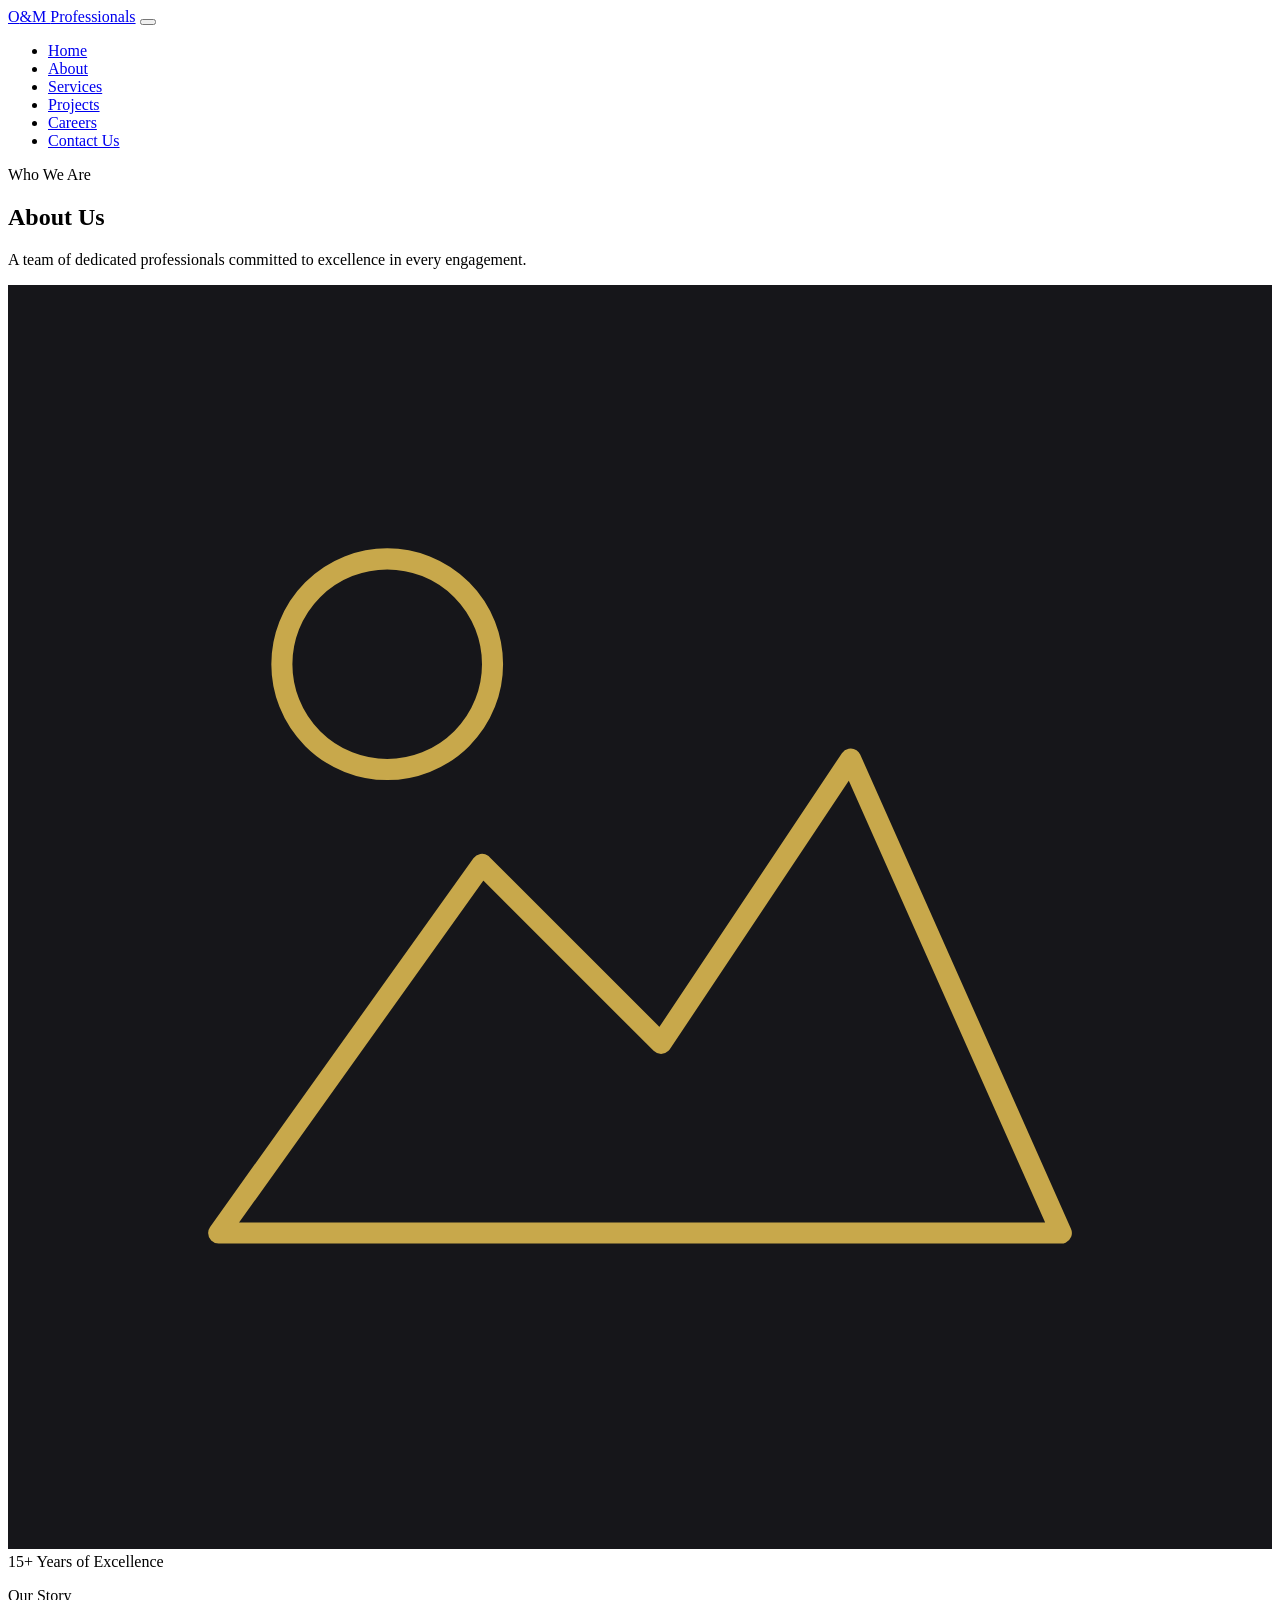
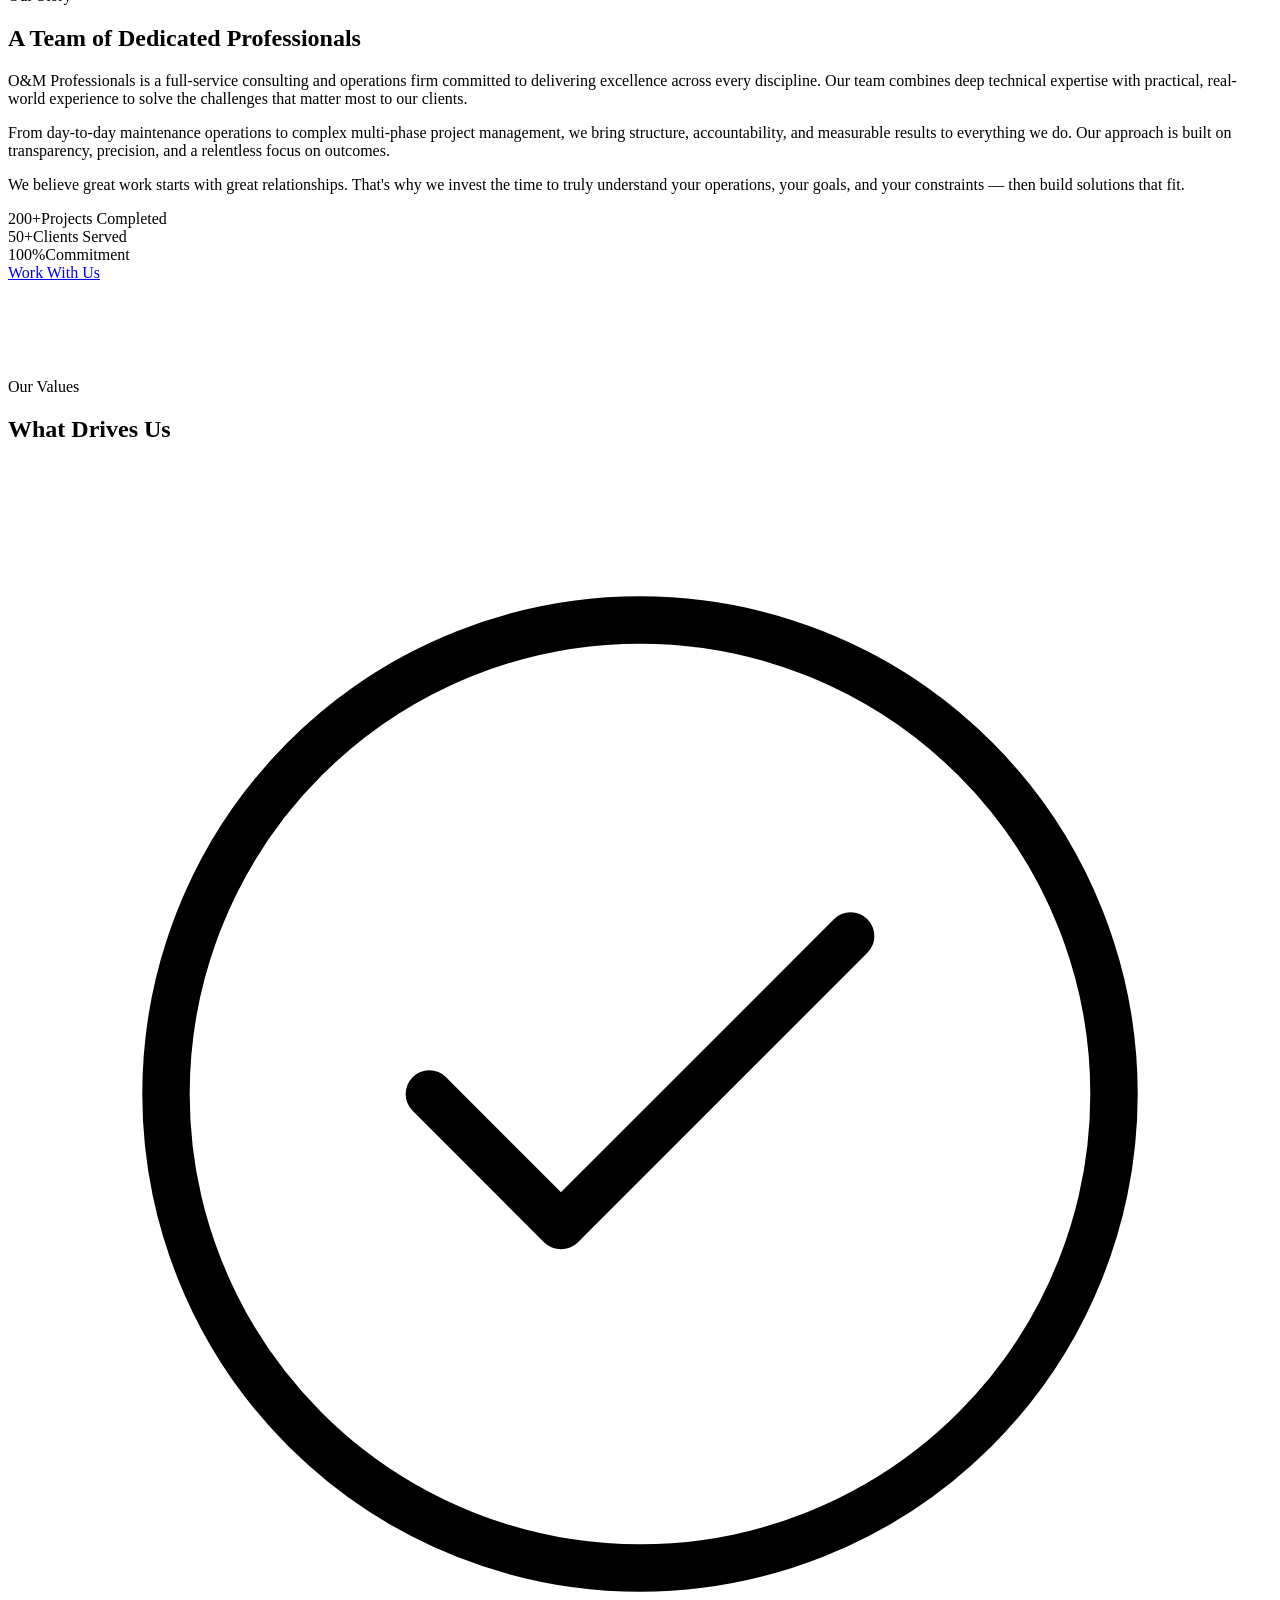
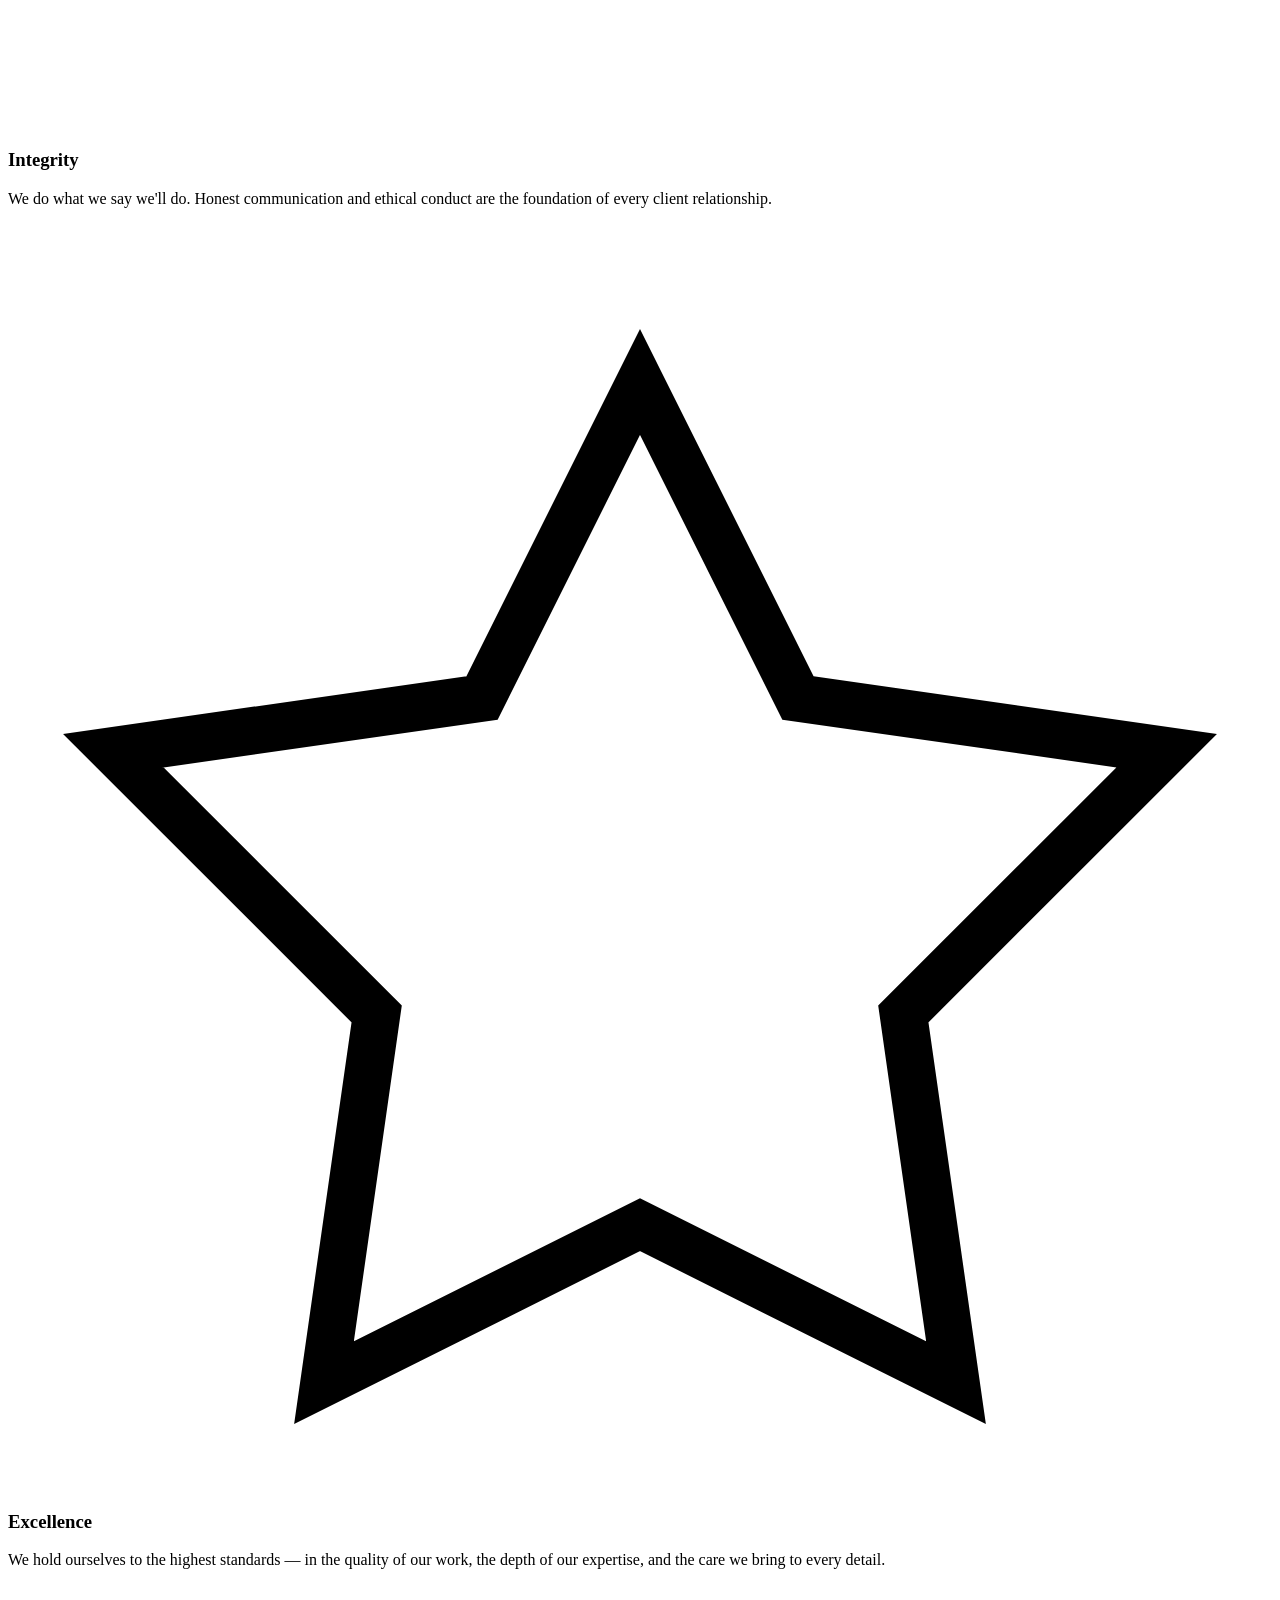
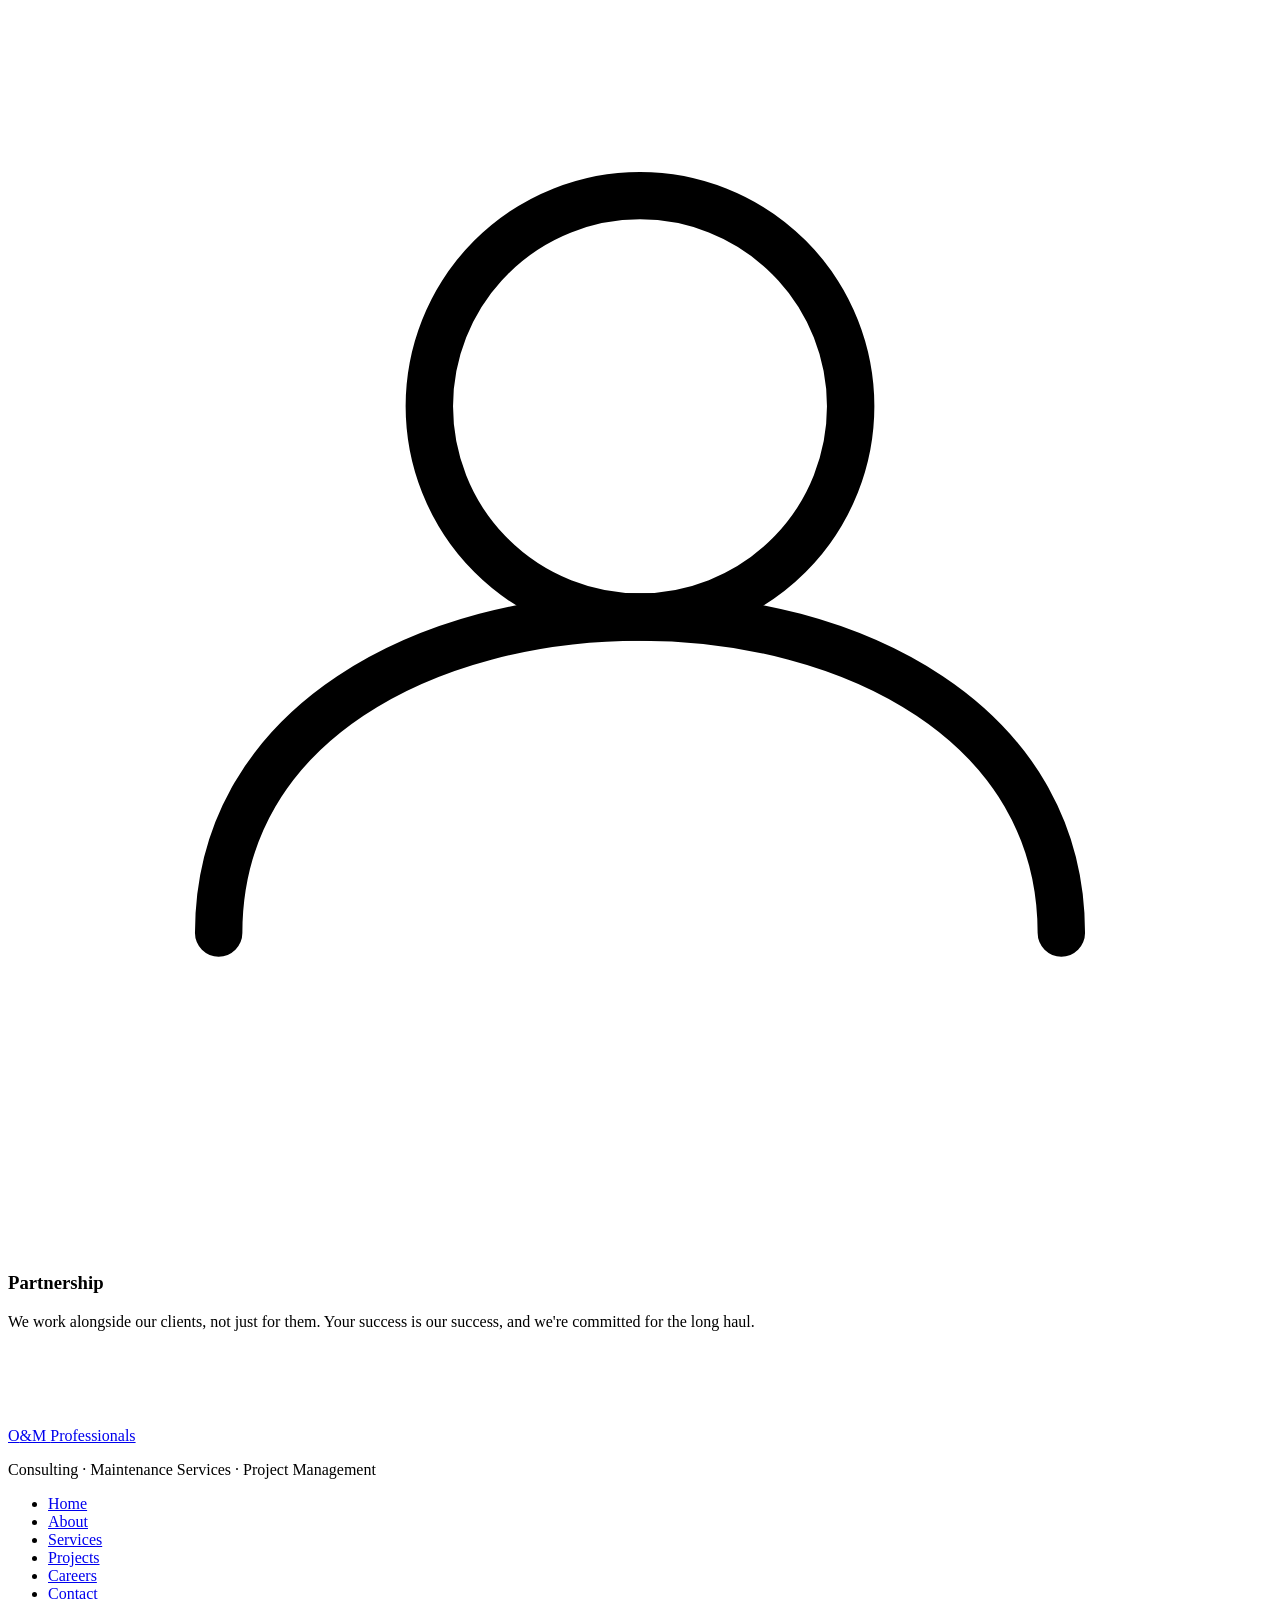
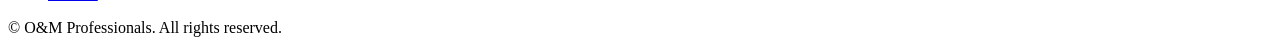
==== about.html @ 34ade333 "Add files via upload" ====
<!DOCTYPE html>
<html lang="en">
<head>
  <meta charset="UTF-8"/>
  <meta name="viewport" content="width=device-width, initial-scale=1.0"/>
  <title>About | O&M Professionals</title>
  <link rel="stylesheet" href="css/style.css"/>
  <link href="https://fonts.googleapis.com/css2?family=Bebas+Neue&family=Outfit:wght@300;400;500;600;700&display=swap" rel="stylesheet"/>
</head>
<body>

  <nav id="navbar">
    <div class="nav-inner">
      <a href="index.html" class="nav-logo">O<span class="gold">&amp;</span>M <span class="gold">Professionals</span></a>
      <button class="hamburger" id="hamburger"><span></span><span></span><span></span></button>
      <ul class="nav-links" id="navLinks">
        <li><a href="index.html">Home</a></li>
        <li><a href="about.html">About</a></li>
        <li><a href="services.html">Services</a></li>
        <li><a href="projects.html">Projects</a></li>
        <li><a href="careers.html">Careers</a></li>
        <li><a href="contact.html" class="nav-cta">Contact Us</a></li>
      </ul>
    </div>
  </nav>

  <!-- PAGE HERO -->
  <section class="page-hero">
    <div class="container page-hero-inner">
      <p class="section-eyebrow">Who We Are</p>
      <h1>About <span>Us</span></h1>
      <p>A team of dedicated professionals committed to excellence in every engagement.</p>
    </div>
  </section>

  <!-- ABOUT CONTENT -->
  <section class="about-section">
    <div class="container">
      <div class="about-grid">
        <div class="about-img-col">
          <div class="about-img-box">
            <img src="images/about.jpg" alt="About O&M Professionals" onerror="this.style.display='none'"/>
            <div class="about-img-placeholder">
              <svg viewBox="0 0 120 120" fill="none" xmlns="http://www.w3.org/2000/svg">
                <rect width="120" height="120" fill="#16161a"/>
                <path d="M20 90 L45 55 L62 72 L80 45 L100 90Z" fill="none" stroke="#c8a84b" stroke-width="2" stroke-linejoin="round"/>
                <circle cx="36" cy="36" r="10" fill="none" stroke="#c8a84b" stroke-width="2"/>
              </svg>
            </div>
          </div>
          <div class="about-badge">
            <span class="badge-num">15+</span>
            <span class="badge-text">Years of Excellence</span>
          </div>
        </div>

        <div>
          <p class="section-eyebrow">Our Story</p>
          <h2 class="section-title">A Team of Dedicated <span>Professionals</span></h2>
          <p class="body-text">O&amp;M Professionals is a full-service consulting and operations firm committed to delivering excellence across every discipline. Our team combines deep technical expertise with practical, real-world experience to solve the challenges that matter most to our clients.</p>
          <p class="body-text">From day-to-day maintenance operations to complex multi-phase project management, we bring structure, accountability, and measurable results to everything we do. Our approach is built on transparency, precision, and a relentless focus on outcomes.</p>
          <p class="body-text">We believe great work starts with great relationships. That's why we invest the time to truly understand your operations, your goals, and your constraints — then build solutions that fit.</p>

          <div class="about-stats">
            <div class="stat"><span class="stat-num">200+</span><span class="stat-label">Projects Completed</span></div>
            <div class="stat"><span class="stat-num">50+</span><span class="stat-label">Clients Served</span></div>
            <div class="stat"><span class="stat-num">100%</span><span class="stat-label">Commitment</span></div>
          </div>
          <a href="contact.html" class="btn-primary">Work With Us</a>
        </div>
      </div>
    </div>
  </section>

  <!-- VALUES -->
  <section style="padding: 5rem 0; background: var(--bg2); border-top: 1px solid var(--border);">
    <div class="container">
      <div class="section-header">
        <p class="section-eyebrow">Our Values</p>
        <h2 class="section-title">What Drives <span>Us</span></h2>
      </div>
      <div class="services-grid">
        <div class="service-card">
          <div class="service-icon">
            <svg viewBox="0 0 48 48" fill="none" stroke="currentColor" stroke-width="1.8">
              <circle cx="24" cy="24" r="18"/>
              <polyline points="16 24 21 29 32 18" stroke-linecap="round" stroke-linejoin="round"/>
            </svg>
          </div>
          <h3>Integrity</h3>
          <p>We do what we say we'll do. Honest communication and ethical conduct are the foundation of every client relationship.</p>
        </div>
        <div class="service-card featured">
          <div class="service-icon">
            <svg viewBox="0 0 48 48" fill="none" stroke="currentColor" stroke-width="1.8">
              <polygon points="24 6 30 18 44 20 34 30 36 44 24 38 12 44 14 30 4 20 18 18"/>
            </svg>
          </div>
          <h3>Excellence</h3>
          <p>We hold ourselves to the highest standards — in the quality of our work, the depth of our expertise, and the care we bring to every detail.</p>
        </div>
        <div class="service-card">
          <div class="service-icon">
            <svg viewBox="0 0 48 48" fill="none" stroke="currentColor" stroke-width="1.8">
              <path d="M8 36 C8 28 16 24 24 24 C32 24 40 28 40 36" stroke-linecap="round"/>
              <circle cx="24" cy="16" r="8"/>
            </svg>
          </div>
          <h3>Partnership</h3>
          <p>We work alongside our clients, not just for them. Your success is our success, and we're committed for the long haul.</p>
        </div>
      </div>
    </div>
  </section>

  <footer id="footer">
    <div class="container">
      <div class="footer-top">
        <div class="footer-brand">
          <a href="index.html" class="nav-logo">O<span class="gold">&amp;</span>M <span class="gold">Professionals</span></a>
          <p>Consulting · Maintenance Services · Project Management</p>
        </div>
        <ul class="footer-nav">
          <li><a href="index.html">Home</a></li>
          <li><a href="about.html">About</a></li>
          <li><a href="services.html">Services</a></li>
          <li><a href="projects.html">Projects</a></li>
          <li><a href="careers.html">Careers</a></li>
          <li><a href="contact.html">Contact</a></li>
        </ul>
      </div>
      <div class="footer-bottom">
        <p>&copy; <span id="year"></span> O&amp;M Professionals. All rights reserved.</p>
      </div>
    </div>
  </footer>

  <script src="js/main.js"></script>
</body>
</html>
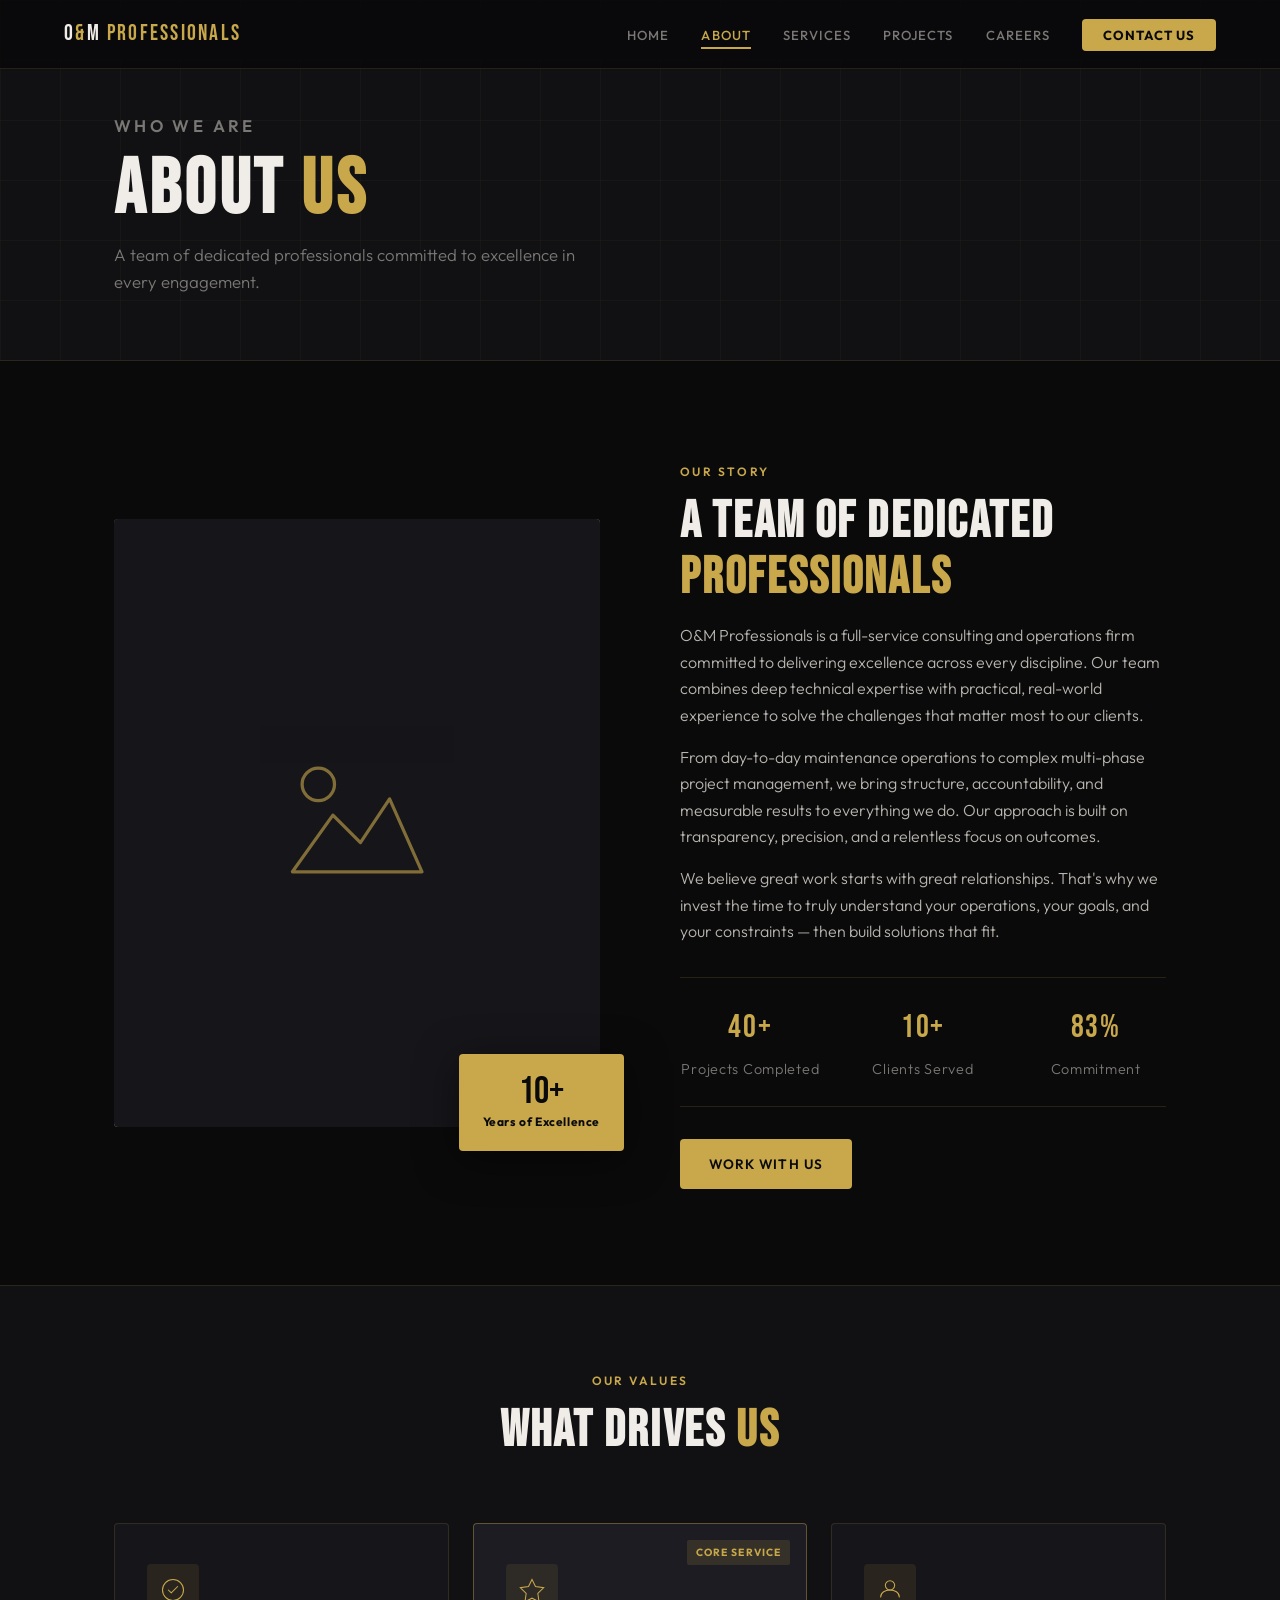
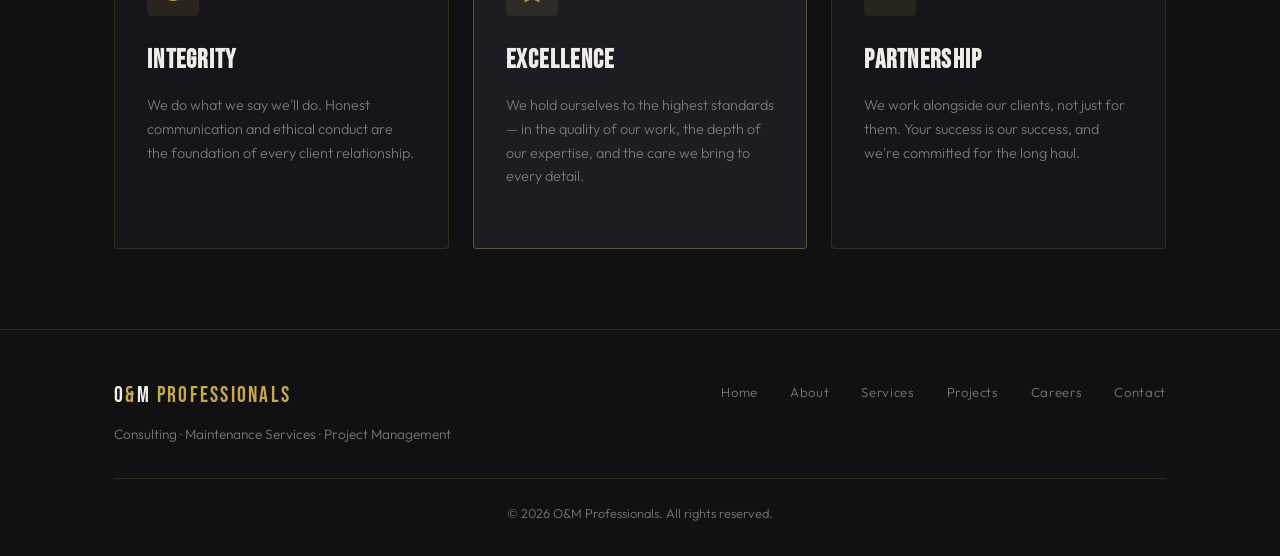
==== commit 2b1857cd: "Update about.html" ====
--- a/about.html
+++ b/about.html
@@ -6,6 +6,13 @@
   <title>About | O&M Professionals</title>
   <link rel="stylesheet" href="css/style.css"/>
   <link href="https://fonts.googleapis.com/css2?family=Bebas+Neue&family=Outfit:wght@300;400;500;600;700&display=swap" rel="stylesheet"/>
+  <style>
+    /* Animated stat numbers */
+    .about-stats { display: flex; gap: 2rem; margin: 2rem 0; }
+    .stat { text-align: center; }
+    .stat-num { font-family: 'Bebas Neue', sans-serif; font-size: 2rem; color: var(--accent); display:block; }
+    .stat-label { font-size: .9rem; color: var(--muted); display:block; margin-top: .25rem; }
+  </style>
 </head>
 <body>
 
@@ -49,7 +56,7 @@
             </div>
           </div>
           <div class="about-badge">
-            <span class="badge-num">15+</span>
+            <span class="badge-num">10+</span>
             <span class="badge-text">Years of Excellence</span>
           </div>
         </div>
@@ -62,9 +69,9 @@
           <p class="body-text">We believe great work starts with great relationships. That's why we invest the time to truly understand your operations, your goals, and your constraints — then build solutions that fit.</p>
 
           <div class="about-stats">
-            <div class="stat"><span class="stat-num">200+</span><span class="stat-label">Projects Completed</span></div>
-            <div class="stat"><span class="stat-num">50+</span><span class="stat-label">Clients Served</span></div>
-            <div class="stat"><span class="stat-num">100%</span><span class="stat-label">Commitment</span></div>
+            <div class="stat"><span class="stat-num" data-target="40">0</span><span class="stat-label">Projects Completed</span></div>
+            <div class="stat"><span class="stat-num" data-target="10">0</span><span class="stat-label">Clients Served</span></div>
+            <div class="stat"><span class="stat-num" data-target="100">0</span><span class="stat-label">Commitment</span></div>
           </div>
           <a href="contact.html" class="btn-primary">Work With Us</a>
         </div>
@@ -136,5 +143,27 @@
   </footer>
 
   <script src="js/main.js"></script>
+
+  <!-- Animated Stats Script -->
+  <script>
+    document.addEventListener('DOMContentLoaded', function() {
+      const stats = document.querySelectorAll('.stat-num');
+      stats.forEach(stat => {
+        const target = parseInt(stat.dataset.target);
+        let count = 0;
+        const isPercent = stat.dataset.target === "100";
+        const isPlus = stat.dataset.target !== "100";
+        const increment = Math.ceil(target / 100);
+
+        const interval = setInterval(() => {
+          count += increment;
+          if (count >= target) count = target;
+          stat.textContent = isPercent ? count + '%' : count + (isPlus ? '+' : '');
+          if(count >= target) clearInterval(interval);
+        }, 20);
+      });
+    });
+  </script>
+
 </body>
 </html>
--- a/css/style.css
+++ b/css/style.css
@@ -0,0 +1,450 @@
+/* ===========================
+   O&M PROFESSIONALS - STYLES
+   Edit freely to customize!
+=========================== */
+
+:root {
+  --bg:       #0a0a0b;
+  --bg2:      #111114;
+  --bg3:      #16161a;
+  --bg4:      #1c1c22;
+  --accent:   #c8a84b;
+  --accent2:  #e8c86a;
+  --text:     #f0ede8;
+  --muted:    #7a7875;
+  --border:   rgba(200, 168, 75, 0.15);
+  --radius:   4px;
+  --shadow:   0 8px 40px rgba(0,0,0,0.5);
+  --trans:    all 0.3s ease;
+}
+
+*, *::before, *::after { margin: 0; padding: 0; box-sizing: border-box; }
+html { scroll-behavior: smooth; }
+body {
+  background: var(--bg);
+  color: var(--text);
+  font-family: 'Outfit', sans-serif;
+  font-weight: 300;
+  line-height: 1.65;
+  overflow-x: hidden;
+}
+img { max-width: 100%; display: block; }
+a { text-decoration: none; color: inherit; }
+
+.container { max-width: 1180px; margin: 0 auto; padding: 0 5vw; }
+.gold { color: var(--accent); }
+
+.section-eyebrow {
+  display: inline-block;
+  font-size: 0.75rem;
+  font-weight: 600;
+  letter-spacing: 0.2em;
+  text-transform: uppercase;
+  color: var(--accent);
+  margin-bottom: 0.75rem;
+}
+.section-title {
+  font-family: 'Bebas Neue', sans-serif;
+  font-size: clamp(2.2rem, 4vw, 3.2rem);
+  letter-spacing: 0.04em;
+  line-height: 1.1;
+  margin-bottom: 1rem;
+}
+.section-title span { color: var(--accent); }
+.section-subtitle { color: var(--muted); max-width: 560px; font-size: 1rem; }
+.section-header { text-align: center; margin-bottom: 4rem; }
+.section-header .section-subtitle { margin: 0 auto; }
+.body-text { color: #b8b4ae; margin-bottom: 1rem; }
+
+/* BUTTONS */
+.btn-primary {
+  display: inline-flex;
+  align-items: center;
+  gap: 0.5rem;
+  background: var(--accent);
+  color: #0a0a0b;
+  font-family: 'Outfit', sans-serif;
+  font-size: 0.85rem;
+  font-weight: 600;
+  letter-spacing: 0.08em;
+  text-transform: uppercase;
+  padding: 0.85rem 1.8rem;
+  border: none;
+  border-radius: var(--radius);
+  cursor: pointer;
+  transition: var(--trans);
+}
+.btn-primary:hover { background: var(--accent2); transform: translateY(-2px); box-shadow: 0 6px 20px rgba(200,168,75,0.3); }
+
+.btn-outline {
+  display: inline-flex;
+  align-items: center;
+  font-size: 0.85rem;
+  font-weight: 600;
+  letter-spacing: 0.08em;
+  text-transform: uppercase;
+  padding: 0.85rem 1.8rem;
+  border: 1px solid rgba(240,237,232,0.3);
+  border-radius: var(--radius);
+  color: var(--text);
+  background: transparent;
+  transition: var(--trans);
+}
+.btn-outline:hover { border-color: var(--accent); color: var(--accent); }
+
+/* ======================== NAV ======================== */
+#navbar {
+  position: fixed;
+  top: 0; left: 0; right: 0;
+  z-index: 200;
+  padding: 0 5vw;
+  background: rgba(10,10,11,0.95);
+  backdrop-filter: blur(14px);
+  border-bottom: 1px solid var(--border);
+}
+.nav-inner {
+  display: flex;
+  align-items: center;
+  justify-content: space-between;
+  height: 68px;
+}
+.nav-logo {
+  font-family: 'Bebas Neue', sans-serif;
+  font-size: 1.4rem;
+  letter-spacing: 0.1em;
+  white-space: nowrap;
+}
+.nav-links {
+  display: flex;
+  align-items: center;
+  gap: 2rem;
+  list-style: none;
+}
+.nav-links a {
+  font-size: 0.82rem;
+  font-weight: 500;
+  letter-spacing: 0.08em;
+  text-transform: uppercase;
+  color: var(--muted);
+  transition: color 0.2s;
+  padding-bottom: 4px;
+  border-bottom: 2px solid transparent;
+}
+.nav-links a:hover { color: var(--text); }
+.nav-links a.active { color: var(--accent); border-bottom-color: var(--accent); }
+.nav-cta {
+  background: var(--accent) !important;
+  color: #0a0a0b !important;
+  padding: 0.5rem 1.3rem !important;
+  border-radius: var(--radius) !important;
+  font-weight: 700 !important;
+  border-bottom: none !important;
+}
+.nav-cta:hover { background: var(--accent2) !important; }
+.nav-cta.active { background: var(--accent2) !important; border-bottom: none !important; }
+
+.hamburger {
+  display: none;
+  flex-direction: column;
+  gap: 5px;
+  background: none;
+  border: none;
+  cursor: pointer;
+  padding: 4px;
+}
+.hamburger span { display: block; width: 24px; height: 2px; background: var(--text); transition: var(--trans); border-radius: 2px; }
+
+/* ======================== PAGE HERO (inner pages) ======================== */
+.page-hero {
+  padding: 7rem 0 4rem;
+  background: var(--bg2);
+  border-bottom: 1px solid var(--border);
+  position: relative;
+  overflow: hidden;
+}
+.page-hero::before {
+  content: '';
+  position: absolute;
+  inset: 0;
+  background-image:
+    linear-gradient(rgba(200,168,75,0.04) 1px, transparent 1px),
+    linear-gradient(90deg, rgba(200,168,75,0.04) 1px, transparent 1px);
+  background-size: 60px 60px;
+  pointer-events: none;
+}
+.page-hero-inner { position: relative; }
+.page-hero h1 {
+  font-family: 'Bebas Neue', sans-serif;
+  font-size: clamp(3rem, 6vw, 5rem);
+  letter-spacing: 0.05em;
+  line-height: 1;
+  margin-bottom: 0.75rem;
+}
+.page-hero h1 span { color: var(--accent); }
+.page-hero p { color: var(--muted); font-size: 1.05rem; max-width: 500px; }
+
+/* ======================== SLIDER (home) ======================== */
+.slider { position: relative; width: 100%; height: 100vh; min-height: 600px; overflow: hidden; }
+.slide { position: absolute; inset: 0; opacity: 0; transition: opacity 0.9s ease; }
+.slide.active { opacity: 1; z-index: 1; }
+.slide-bg {
+  position: absolute; inset: 0;
+  background-size: cover; background-position: center;
+  background-color: #1a1a22;
+  transform: scale(1.04);
+  transition: transform 6s ease;
+}
+.slide.active .slide-bg { transform: scale(1); }
+.slide-overlay {
+  position: absolute; inset: 0;
+  background: linear-gradient(105deg, rgba(10,10,11,0.88) 0%, rgba(10,10,11,0.5) 60%, rgba(10,10,11,0.2) 100%);
+}
+.slide-overlay::after {
+  content: '';
+  position: absolute; inset: 0;
+  background-image:
+    linear-gradient(rgba(200,168,75,0.04) 1px, transparent 1px),
+    linear-gradient(90deg, rgba(200,168,75,0.04) 1px, transparent 1px);
+  background-size: 60px 60px;
+}
+.slide-content {
+  position: absolute; inset: 0; z-index: 2;
+  display: flex; flex-direction: column; justify-content: center;
+  padding: 0 5vw; padding-top: 68px; max-width: 780px;
+}
+.slide-eyebrow {
+  font-size: 0.75rem; font-weight: 600; letter-spacing: 0.25em;
+  text-transform: uppercase; color: var(--accent); margin-bottom: 1rem;
+  opacity: 0; transform: translateY(16px);
+  transition: opacity 0.6s 0.3s ease, transform 0.6s 0.3s ease;
+}
+.slide.active .slide-eyebrow { opacity: 1; transform: translateY(0); }
+.slide-content h1 {
+  font-family: 'Bebas Neue', sans-serif;
+  font-size: clamp(3rem, 7vw, 6rem);
+  letter-spacing: 0.04em; line-height: 1.05; margin-bottom: 1.2rem;
+  opacity: 0; transform: translateY(24px);
+  transition: opacity 0.7s 0.5s ease, transform 0.7s 0.5s ease;
+}
+.slide.active .slide-content h1 { opacity: 1; transform: translateY(0); }
+.slide-content h1 span { color: var(--accent); }
+.slide-sub {
+  font-size: 1rem; color: rgba(240,237,232,0.75);
+  max-width: 480px; margin-bottom: 2rem;
+  opacity: 0; transform: translateY(16px);
+  transition: opacity 0.6s 0.7s ease, transform 0.6s 0.7s ease;
+}
+.slide.active .slide-sub { opacity: 1; transform: translateY(0); }
+.slide-btns {
+  display: flex; gap: 1rem; flex-wrap: wrap;
+  opacity: 0; transform: translateY(16px);
+  transition: opacity 0.6s 0.9s ease, transform 0.6s 0.9s ease;
+}
+.slide.active .slide-btns { opacity: 1; transform: translateY(0); }
+.slider-arrow {
+  position: absolute; top: 50%; transform: translateY(-50%);
+  z-index: 10; background: rgba(200,168,75,0.15);
+  border: 1px solid var(--border); color: var(--text);
+  width: 48px; height: 48px; border-radius: 50%;
+  font-size: 1.2rem; cursor: pointer; transition: var(--trans);
+  display: flex; align-items: center; justify-content: center;
+}
+.slider-arrow:hover { background: var(--accent); color: #0a0a0b; }
+.slider-arrow.prev { left: 2rem; }
+.slider-arrow.next { right: 2rem; }
+.slider-dots {
+  position: absolute; bottom: 2rem; left: 50%; transform: translateX(-50%);
+  z-index: 10; display: flex; gap: 0.6rem;
+}
+.dot {
+  width: 8px; height: 8px; border-radius: 50%;
+  background: rgba(240,237,232,0.3); border: none; cursor: pointer;
+  transition: var(--trans); padding: 0;
+}
+.dot.active { background: var(--accent); transform: scale(1.3); }
+
+/* ======================== ABOUT PAGE ======================== */
+.about-section { padding: 6rem 0; background: var(--bg); }
+.about-grid { display: grid; grid-template-columns: 1fr 1fr; gap: 5rem; align-items: center; }
+.about-img-col { position: relative; }
+.about-img-box {
+  aspect-ratio: 4/5; border-radius: var(--radius);
+  overflow: hidden; background: var(--bg3); position: relative;
+}
+.about-img-box img { width: 100%; height: 100%; object-fit: cover; }
+.about-img-placeholder {
+  position: absolute; inset: 0;
+  display: flex; align-items: center; justify-content: center; background: var(--bg3);
+}
+.about-img-placeholder svg { width: 40%; opacity: 0.6; }
+.about-badge {
+  position: absolute; bottom: -1.5rem; right: -1.5rem;
+  background: var(--accent); color: #0a0a0b;
+  padding: 1.2rem 1.5rem; border-radius: var(--radius);
+  text-align: center; box-shadow: var(--shadow);
+}
+.badge-num { display: block; font-family: 'Bebas Neue', sans-serif; font-size: 2.4rem; line-height: 1; }
+.badge-text { display: block; font-size: 0.75rem; font-weight: 700; letter-spacing: 0.05em; }
+.about-stats {
+  display: flex; gap: 2rem; margin: 2rem 0;
+  padding: 1.5rem 0;
+  border-top: 1px solid var(--border); border-bottom: 1px solid var(--border);
+}
+.stat { text-align: center; flex: 1; }
+.stat-num { display: block; font-family: 'Bebas Neue', sans-serif; font-size: 2.2rem; color: var(--accent); letter-spacing: 0.05em; }
+.stat-label { font-size: 0.78rem; color: var(--muted); letter-spacing: 0.05em; }
+
+/* ======================== SERVICES ======================== */
+.services-section { padding: 6rem 0; background: var(--bg); }
+.services-grid { display: grid; grid-template-columns: repeat(3, 1fr); gap: 1.5rem; }
+.service-card {
+  background: var(--bg3); border: 1px solid var(--border);
+  border-radius: var(--radius); padding: 2.5rem 2rem;
+  transition: var(--trans); position: relative; overflow: hidden;
+}
+.service-card::before {
+  content: ''; position: absolute; bottom: 0; left: 0;
+  width: 0; height: 3px; background: var(--accent); transition: width 0.4s ease;
+}
+.service-card:hover::before { width: 100%; }
+.service-card:hover { transform: translateY(-6px); box-shadow: var(--shadow); border-color: rgba(200,168,75,0.3); }
+.service-card.featured { background: var(--bg4); border-color: rgba(200,168,75,0.4); }
+.service-card.featured::after {
+  content: 'Core Service'; position: absolute; top: 1rem; right: 1rem;
+  font-size: 0.65rem; font-weight: 700; letter-spacing: 0.1em; text-transform: uppercase;
+  background: rgba(200,168,75,0.15); color: var(--accent); padding: 0.25rem 0.6rem; border-radius: 2px;
+}
+.service-icon {
+  width: 52px; height: 52px; background: rgba(200,168,75,0.1);
+  border-radius: var(--radius); display: flex; align-items: center; justify-content: center;
+  margin-bottom: 1.5rem; color: var(--accent);
+}
+.service-icon svg { width: 28px; height: 28px; }
+.service-card h3 { font-family: 'Bebas Neue', sans-serif; font-size: 1.6rem; letter-spacing: 0.05em; margin-bottom: 0.75rem; }
+.service-card p { color: var(--muted); font-size: 0.9rem; margin-bottom: 1.2rem; }
+.service-list { list-style: none; display: flex; flex-direction: column; gap: 0.4rem; }
+.service-list li { font-size: 0.85rem; color: #a8a49e; padding-left: 1.1rem; position: relative; }
+.service-list li::before { content: '—'; position: absolute; left: 0; color: var(--accent); font-size: 0.7rem; top: 0.2rem; }
+
+/* ======================== PROJECTS ======================== */
+.projects-section { padding: 6rem 0; background: var(--bg); }
+.projects-grid { display: grid; grid-template-columns: repeat(3, 1fr); gap: 1.5rem; }
+.project-card { background: var(--bg3); border: 1px solid var(--border); border-radius: var(--radius); overflow: hidden; transition: var(--trans); }
+.project-card:hover { transform: translateY(-6px); box-shadow: var(--shadow); }
+.project-img { aspect-ratio: 16/9; background: var(--bg4); position: relative; overflow: hidden; }
+.project-img img { width: 100%; height: 100%; object-fit: cover; transition: transform 0.5s ease; }
+.project-card:hover .project-img img { transform: scale(1.06); }
+.project-num {
+  position: absolute; inset: 0; display: flex; align-items: center; justify-content: center;
+  font-family: 'Bebas Neue', sans-serif; font-size: 3.5rem; color: rgba(200,168,75,0.25); letter-spacing: 0.1em;
+}
+.project-info { padding: 1.5rem; }
+.project-tag {
+  display: inline-block; font-size: 0.68rem; font-weight: 700;
+  letter-spacing: 0.12em; text-transform: uppercase; color: var(--accent);
+  background: rgba(200,168,75,0.1); padding: 0.25rem 0.6rem; border-radius: 2px; margin-bottom: 0.75rem;
+}
+.project-info h3 { font-size: 1rem; font-weight: 600; margin-bottom: 0.5rem; line-height: 1.35; }
+.project-info p { font-size: 0.85rem; color: var(--muted); }
+
+/* ======================== CONTACT ======================== */
+.contact-section { padding: 6rem 0; background: var(--bg); }
+.contact-wrap { display: grid; grid-template-columns: 1fr 1.8fr; gap: 4rem; align-items: start; }
+.contact-info h3 { font-family: 'Bebas Neue', sans-serif; font-size: 2rem; letter-spacing: 0.05em; margin-bottom: 1rem; }
+.contact-info > p { color: var(--muted); margin-bottom: 2rem; }
+.contact-detail { display: flex; gap: 1rem; align-items: flex-start; margin-bottom: 1.5rem; }
+.contact-icon {
+  width: 42px; height: 42px; min-width: 42px;
+  background: rgba(200,168,75,0.1); border-radius: var(--radius);
+  display: flex; align-items: center; justify-content: center; color: var(--accent);
+}
+.contact-icon svg { width: 20px; height: 20px; }
+.contact-label { display: block; font-size: 0.7rem; font-weight: 700; letter-spacing: 0.12em; text-transform: uppercase; color: var(--muted); margin-bottom: 0.15rem; }
+.contact-value { font-size: 0.9rem; color: var(--text); }
+
+.contact-form { display: flex; flex-direction: column; gap: 1.2rem; }
+.form-row { display: grid; grid-template-columns: 1fr 1fr; gap: 1.2rem; }
+.form-group { display: flex; flex-direction: column; gap: 0.4rem; }
+.form-group label { font-size: 0.78rem; font-weight: 600; letter-spacing: 0.06em; text-transform: uppercase; color: #a8a49e; }
+.req { color: var(--accent); }
+.file-hint { font-size: 0.72rem; text-transform: none; letter-spacing: 0; font-weight: 400; color: var(--muted); }
+.form-group input, .form-group textarea {
+  background: var(--bg3); border: 1px solid rgba(255,255,255,0.08);
+  border-radius: var(--radius); padding: 0.85rem 1rem;
+  color: var(--text); font-family: 'Outfit', sans-serif; font-size: 0.95rem;
+  font-weight: 300; outline: none; transition: border-color 0.2s; width: 100%;
+}
+.form-group input::placeholder, .form-group textarea::placeholder { color: var(--muted); }
+.form-group input:focus, .form-group textarea:focus { border-color: var(--accent); }
+textarea { resize: vertical; min-height: 130px; }
+
+.file-drop {
+  position: relative; background: var(--bg3);
+  border: 1px dashed rgba(200,168,75,0.3); border-radius: var(--radius);
+  transition: var(--trans); cursor: pointer;
+}
+.file-drop:hover, .file-drop.dragover { border-color: var(--accent); background: rgba(200,168,75,0.04); }
+.file-drop input[type="file"] {
+  position: absolute; inset: 0; opacity: 0; cursor: pointer;
+  width: 100%; height: 100%; border: none; padding: 0; background: none;
+}
+.file-drop-ui { padding: 2rem; text-align: center; pointer-events: none; }
+.file-drop-ui svg { width: 32px; height: 32px; color: var(--accent); margin: 0 auto 0.75rem; }
+.file-drop-ui p { font-size: 0.9rem; color: var(--muted); }
+.browse-link { color: var(--accent); text-decoration: underline; }
+.file-types { font-size: 0.78rem; margin-top: 0.3rem; color: #5a5754; }
+.file-list { display: flex; flex-direction: column; gap: 0.5rem; margin-top: 0.6rem; }
+.file-item { display: flex; align-items: center; justify-content: space-between; background: var(--bg3); border: 1px solid var(--border); border-radius: var(--radius); padding: 0.5rem 0.8rem; font-size: 0.82rem; }
+.file-item-name { color: var(--text); }
+.file-item-size { color: var(--muted); font-size: 0.75rem; margin-left: 0.5rem; }
+.file-remove { background: none; border: none; color: var(--muted); cursor: pointer; font-size: 1.1rem; line-height: 1; transition: color 0.2s; margin-left: auto; }
+.file-remove:hover { color: #e06060; }
+
+.btn-submit { align-self: flex-start; margin-top: 0.5rem; }
+.btn-submit svg { width: 16px; height: 16px; }
+.form-success {
+  display: none; align-items: center; gap: 0.6rem;
+  background: rgba(72,199,116,0.1); border: 1px solid rgba(72,199,116,0.3);
+  color: #48c774; padding: 0.9rem 1.2rem; border-radius: var(--radius); font-size: 0.9rem;
+}
+.form-success svg { width: 18px; height: 18px; flex-shrink: 0; }
+.form-success.show { display: flex; }
+
+/* ======================== FOOTER ======================== */
+#footer {
+  background: var(--bg2); border-top: 1px solid var(--border); padding: 3rem 0 2rem;
+}
+.footer-top { display: flex; justify-content: space-between; align-items: flex-start; margin-bottom: 2rem; flex-wrap: wrap; gap: 2rem; }
+.footer-brand p { color: var(--muted); font-size: 0.85rem; margin-top: 0.5rem; }
+.footer-nav { display: flex; gap: 2rem; list-style: none; flex-wrap: wrap; }
+.footer-nav a { font-size: 0.82rem; color: var(--muted); letter-spacing: 0.05em; transition: color 0.2s; }
+.footer-nav a:hover { color: var(--accent); }
+.footer-bottom { border-top: 1px solid var(--border); padding-top: 1.5rem; text-align: center; }
+.footer-bottom p { font-size: 0.8rem; color: var(--muted); }
+
+/* ======================== SCROLL ANIMATIONS ======================== */
+.fade-in { opacity: 0; transform: translateY(28px); transition: opacity 0.7s ease, transform 0.7s ease; }
+.fade-in.visible { opacity: 1; transform: translateY(0); }
+
+/* ======================== RESPONSIVE ======================== */
+@media (max-width: 900px) {
+  .services-grid, .projects-grid { grid-template-columns: 1fr 1fr; }
+  .about-grid { grid-template-columns: 1fr; gap: 3rem; }
+  .about-img-col { max-width: 400px; margin: 0 auto; }
+  .contact-wrap { grid-template-columns: 1fr; gap: 3rem; }
+}
+@media (max-width: 640px) {
+  .hamburger { display: flex; }
+  .nav-links {
+    display: none; position: absolute; top: 68px; left: 0; right: 0;
+    background: rgba(10,10,11,0.98); flex-direction: column;
+    padding: 1.5rem 5vw; gap: 1.2rem; border-bottom: 1px solid var(--border);
+  }
+  .nav-links.open { display: flex; }
+  .nav-links a { font-size: 1rem; }
+  .services-grid, .projects-grid { grid-template-columns: 1fr; }
+  .form-row { grid-template-columns: 1fr; }
+  .slide-content h1 { font-size: 2.6rem; }
+  .slider-arrow { display: none; }
+  .about-badge { right: 0; }
+}
